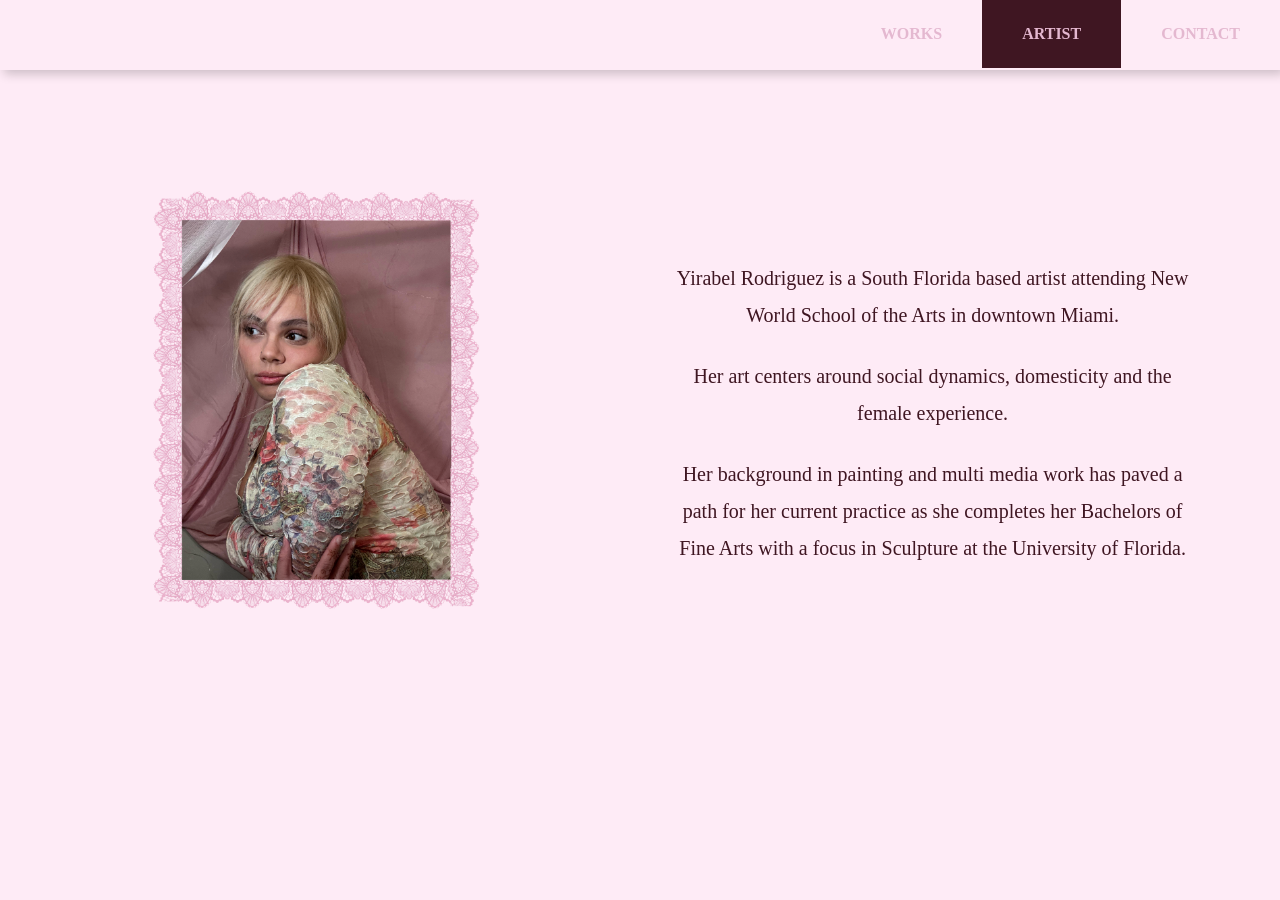
==== artistpage.html @ bf7af2eb "Yirabel 1.1" ====
<!DOCTYPE html>
<html lang="en">
<head>
    <meta charset="UTF-8">
    <meta name="viewport" content="width=device-width, initial-scale=1.0">
    
    <title>Artist Statement - Yirabel Rodriguez</title> 
    <link type="text/css" rel="stylesheet" href="/style.css">

    <link rel="preconnect" href="https://fonts.googleapis.com">
    <link rel="preconnect" href="https://fonts.gstatic.com" crossorigin>
    <link href="https://fonts.googleapis.com/css2?family=Emilys+Candy&family=Ingrid+Darling&family=Old+Standard+TT:ital,wght@0,400;0,700;1,400&display=swap" rel="stylesheet">

    <link rel="icon" type="image/x-icon" href="yrlogo.png">
</head>

<body class="artistpage">

    <header>
        <nav>
            <a href="home.html" class="logo"></a>
            <input class="menu-btn" type="checkbox" id="menu-btn">
            <label class="menu-icon" for="menu-btn"><span class="navicon"></span></label>
            <ul class="menu">
                <li><a href="works.html">WORKS</a></li>
                <li><a href="artistpage.html" class="active">ARTIST</a></li>
                <li><a href="contact.html">CONTACT</a></li>
            </ul>
        </nav>
    </header>

    <main class="artist-main">
        <!-- Headshot Image Box -->
        <div class="artistimg">
            <img src="laceheadshot.png" alt="Headshot" width="550" height="700">
        </div>

        <!-- Statement Description Only -->
        <div class="artist-statement-box">
            <div class="statement-text">
                <p>Yirabel Rodriguez is a South Florida based artist attending New World School of the Arts in downtown Miami.</p>
                <p>Her art centers around social dynamics, domesticity and the female experience.</p>
                <p>Her background in painting and multi media work has paved a path for her current practice as she completes her Bachelors of Fine Arts with a focus in Sculpture at the University of Florida.</p>
            </div>
        </div>
    </main>

</body>
</html>
---- style.css ----
/* ========================================== */
/* 1. CSS RESET                               */
/* ========================================== */
html, body, div, span, applet, object, iframe,
h1, h2, h3, h4, h5, h6, p, blockquote, pre,
a, abbr, acronym, address, big, cite, code,
del, dfn, em, img, ins, kbd, q, s, samp,
small, strike, strong, sub, sup, tt, var,
b, u, i, center,
dl, dt, dd, ol, ul, li,
fieldset, form, label, legend,
table, caption, tbody, tfoot, thead, tr, th, td,
article, aside, canvas, details, embed,
figure, figcaption, footer, header, hgroup,
menu, nav, output, ruby, section, summary,
time, mark, audio, video {
   margin: 0;
   padding: 0;
   border: 0;
   font-size: 100%;
   font: inherit;
   vertical-align: baseline;
}

article, aside, details, figcaption, figure,
footer, header, hgroup, menu, nav, section {
   display: block;
}

body {
   line-height: 1.5;
   background-color: #feebf6;
}

ol, ul {
   list-style: none;
}

blockquote, q {
   quotes: none;
}

blockquote:before, blockquote:after,
q:before, q:after {
   content: '';
   content: none;
}

table {
   border-collapse: collapse;
   border-spacing: 0;
}


/* ========================================== */
/* 2. TYPOGRAPHY & GENERAL STYLING            */
/* ========================================== */
.ingrid-darling-regular {
  font-family: "Ingrid Darling", cursive;
  font-weight: 400;
  font-style: normal;
}

.old-standard-tt-regular {
  font-family: "Old Standard TT", serif;
  font-weight: 400;
  font-style: normal;
}

.old-standard-tt-bold {
  font-family: "Old Standard TT", serif;
  font-weight: 700;
  font-style: normal;
}

.old-standard-tt-regular-italic {
  font-family: "Old Standard TT", serif;
  font-weight: 400;
  font-style: italic;
}

/* Global padding for sub-pages to clear the fixed navbar */
.artistpage, .contactpage, .workspage, .works, .tradworkspage, .sculptureworkspage, .digiworkspage {
   padding-top: 90x;
}


/* ========================================== */
/* 3. HOMEPAGE                                */
/* ========================================== */
.homepage {
   background-color: #feebf6;
   min-height: 100vh;
   display: flex;
   flex-direction: column;
   justify-content: center;
   align-items: center;
   text-align: center;
   background-image: url("other imgs/Lacetrim.png");
   background-size: cover; 
   background-position: center;  
   background-repeat: no-repeat; 
   background-attachment: fixed; 
   box-sizing: border-box;
}

.mainhead {
   color: #3f1622;
   text-align: center;
   font-family: "Ingrid Darling", cursive;
   line-height: 5rem;
   margin: 0;
   padding: 30px 70px;
   font-size: 200px;
}

.button-gp {
   display: flex;
   justify-content: center;
   gap: 15px;
}

.button-gp button {
   font-family: "Old Standard TT", serif;
   font-size: 23px;
   background-color: #e4b8d0;
   padding: 15px 40px;
   margin-top: 90px;
   color: #3f1622;
   border: 2px solid #3f1622;
   cursor: pointer;
   border-radius: 15px;
   transition: background-color 0.3s ease, color 0.3s ease;
}

.button-gp button:hover {
   background-color: #3f1622;
   color: #e4b8d0;
   border-color: #feebf6;
}


/* ========================================== */
/* 4. NAVIGATION BAR                          */
/* ========================================== */
nav {
   background-color: #feebf6;
   box-shadow: 4px 4px 10px 0 rgba(0, 0, 0, 0.2);
   position: fixed;
   top: 0;
   left: 0;
   width: 100%;
   z-index: 100;
}

nav ul {
   margin: 0;
   padding: 0;
   list-style: none;
   overflow: hidden;
   background-color: #feebf6;
}

nav li a {
   display: block;
   padding: 20px 40px;
   text-decoration: none;
   color: #e4b8d0;
   font-weight: 600;
   font-family: 'Old Standard TT', serif;
}

nav a {
   font-family: 'Old Standard TT', serif;
}

.active {
   background-color: #3f1622;
   color: #e4b8d0;
}

nav li a:hover,
nav .menu-btn:hover {
   background-color: #e4b8d0;
   color: #3f1622;
}

.logo {
   display: block;
   float: left;
   font-size: 2em;
   width: 50px;
   height: 50px;
   background-image: url('yrlogo.png');
   background-size: contain;
   background-repeat: no-repeat;
   background-position: center;
   cursor: pointer;
   padding: 10px 40px;
   text-decoration: none;
}

.logo:hover {
   background-image: url('toothfairy.gif');
}

/* MENU TOGGLE */
nav .menu {
   clear: both;
   max-height: 0;
   transition: max-height 0.2s ease-out;
}

nav .menu-icon {
   cursor: pointer;
   display: inline-block;
   float: right;
   padding: 28px 40px;
   position: relative;
   user-select: none;
}

nav .menu-icon .navicon {
   background: #3f1622;
   display: block;
   height: 4px;
   position: relative;
   transition: background 0.2s ease-out;
   width: 24px;
}

nav .menu-icon .navicon:before,
nav .menu-icon .navicon:after {
   background: #3f1622;
   content: '';
   display: block;
   height: 100%;
   position: absolute;
   transition: all 0.2s ease-out;
   width: 100%;
}

nav .menu-icon .navicon:before {
   top: 8px;
}

nav .menu-icon .navicon:after {
   top: -8px;
}

nav .menu-btn {
   display: none;
}

nav .menu-btn:checked ~ .menu {
   max-height: 240px;
}

nav .menu-btn:checked ~ .menu-icon .navicon {
   background: transparent;
}

nav .menu-btn:checked ~ .menu-icon .navicon:before {
   transform: rotate(-45deg);
   top: 0;
}

nav .menu-btn:checked ~ .menu-icon .navicon:after {
   transform: rotate(45deg);
   top: 0;
}


/* ========================================== */
/* 5. SUB-PAGES & GALLERIES                   */
/* ========================================== */

/* Artist Page */
.artistpage {
   background-color: #feebf6;
   min-height: 100vh;
   text-align: center;
}

.artistimg {
   display: flex;
   justify-content: left;
   gap: 20px;
   padding: 50px;
}

.artist {
   position: relative;
   width: 30%;
   overflow: hidden;
   display: block;
}

/* Contact Page */
.contactpage {
   background-color: #feebf6;
   text-align: center;
}

.gif-box {
   display: flex;
   justify-content: flex-end;
   flex-direction: column;
   gap: 20px;
   padding: 50px;
}

/* Works Hub Page */
/* WORKS PAGE - FULL-WIDTH, UNIFORM HEIGHT CARDS */
.workspage .artwork-page {
   width: 100%;
   max-width: none; /* Removes any narrow container cap so it fills the screen */
   padding: 100px 3% 40px 3%; /* Small 3% side margins so cards take up 94% of the screen */
   box-sizing: border-box;
}

.workspage .work-grid {
   display: grid;
   grid-template-columns: repeat(3, 1fr); /* 3 equal-width columns */
   gap: 2rem;
   width: 100%;
}

.workspage .work-box {
   position: relative;
   display: block;
   width: 100%;
   height: 75vh;        /* Makes all 3 boxes tall and identical in height */
   min-height: 520px;   /* Keeps them large even on shorter browser windows */
   overflow: hidden;
   text-decoration: none;
   transition: transform 0.3s ease;
}

.workspage .work-box:hover {
   transform: translateY(-6px);
}

/* Forces every photo to match the exact same box dimensions */
.workspage .work-photo {
   width: 100% !important;
   height: 100% !important;
   object-fit: cover;
   display: block;
}

/* Keeps your horizontal lace ribbon centered across the middle */
.workspage .lace {
   position: absolute;
   top: 50%;
   left: 0;
   transform: translateY(-50%);
   width: 100%;
   height: auto;        /* Preserves the natural height of your lace band without stretching it */
   pointer-events: none;
   z-index: 2;
}

/* Centers the Ingrid Darling title right on top of the lace ribbon */
.workspage .work-title {
   position: absolute;
   top: 50%;
   left: 50%;
   transform: translate(-50%, -50%);
   z-index: 3;
   font-family: 'Ingrid Darling', cursive;
   font-size: 3.4rem;
   color: #3f1622;
   white-space: nowrap;
   pointer-events: none;
}

/* MOBILE RESPONSIVE */
@media (max-width: 850px) {
   .workspage .work-grid {
      grid-template-columns: 1fr;
      gap: 2rem;
   }

   .workspage .work-box {
      height: 55vh;
      min-height: 380px;
   }
}

/*mycodestartshere*/
.artwork-page {
   padding-top: 120px;
}

.workspage {
   background-color: #feebf6;
   min-height: 50vh;
   text-align: center;
}

.works-head {
   font-family: "Old Standard TT", serif;
   font-size: 23px;
}

.work-grid {
   display: grid;
   grid-template-columns: repeat(3, minmax(0, 1fr));
   gap: 30px;
   width: 100%;
   max-width: 1200px;
   margin: 0 auto;
   padding: 30px 24px 50px;
   box-sizing: border-box;
}

.work-box {
   position: relative;
   display: block;
   width: 100%;
   min-width: 0;
   overflow: hidden;
   text-decoration: none;
}

.work-photo {
   width: 100%;
   height: auto;
   display: block;
   filter: grayscale(100%);
   transition: filter 0.4s ease;
}

.work-box:hover .work-photo {
   filter: grayscale(0%);
}

.lace {
   position: absolute;
   top: 40%;
   left: 0;
   width: 100%;
   z-index: 2;
   pointer-events: none;
}

.work-title {
   position: absolute;
   top: 40%;
   left: 0%;
   width: 100%;
   z-index: 3;
   text-align: center;
   font-family: "Ingrid Darling", cursive;
   font-size: 60px;
   color: #3f1622;
   pointer-events: none;
}

/* Individual Work Galleries */
h1 {
   font-family: "Ingrid Darling", cursive;
   font-size: x-large;
}

/*responsive test*/

.responsiveimage {
   max-width: 100%;
   height: auto;
}
.trad-grid {
   display: flex;
   justify-content: left;
   gap: 30px;
   padding: 50px;
   box-sizing: border-box;
}

.sculpt-grid {
   display: flex;
   justify-content: left;
   gap: 30px;
   padding: 50px;
   box-sizing: border-box;
}



/* DIGITAL ART GRID */
.grid-container1 {
   display: grid;
   grid-template-columns: repeat(8, 1fr); 
   grid-template-rows: repeat(6, 300px); 
   gap: 2em; 
   grid-template-areas:
      "box-1 box-1 box-1 box-1 box-2 box-2 box-2 box-2"
      "box-1 box-1 box-1 box-1 box-2 box-2 box-2 box-2"
      "box-3 box-3 box-3 box-3 box-4 box-4 box-4 box-4"
      "box-3 box-3 box-3 box-3 box-4 box-4 box-4 box-4"
      "box-5 box-5 box-5 box-5 box-6 box-6 box-6 box-6"
      "box-5 box-5 box-5 box-5 box-6 box-6 box-6 box-6";

   color: #e4b8d0;
   padding: 10px;
}

/* Keep text and images neatly stacked inside each box */
.grid-container1 > div {
   display: flex;
   flex-direction: column;
   gap: 8px;
}

/* Keep images scaled cleanly without overflowing */
.grid-container1 img {
   width: 100%;
   height: 100%;
   min-height: 0; /* Prevents flex items from pushing past the grid row height */
   object-fit: cover;
   display: block;
   border-radius: 4px;
}

/* Style all your grid items so text is stacked ABOVE or BELOW the image */
.grid-container1 > div {
   display: flex;
   flex-direction: column-reverse; /* Puts the text BELOW the image. Change to 'column' if you want it above! */
   gap: 10px; /* Space between the image and your caption text */
   
   /* Apply your font and color styling */
   font-family: 'Ingrid Darling', cursive;
   font-size: 1.5rem; /* Adjust this size if you want it bigger or smaller */
   color: #3f1622;
}



/* DIGITAL ART GRID - MOBILE RESPONSIVE MEDIA QUERY */
@media (max-width: 768px) {
   .grid-container1 {
      grid-template-columns: 1fr; /* Switches from 8 columns down to 1 full-width column */
      grid-template-rows: auto;   /* Allows each artwork box to size naturally to its content */
      gap: 2.5em;                 /* Adds breathing room between each stacked piece */
      
      /* Stacks all your grid areas vertically in order from box-1 to box-6 */
      grid-template-areas:
         "box-1"
         "box-2"
         "box-3"
         "box-4"
         "box-5"
         "box-6";
   }

   /* Gives your images a clean, uniform height on smaller screens */
   .grid-container1 img {
      height: 350px; 
   }
}

/* SCULPTURE GRID - DESKTOP */
.grid-container2 {
   display: grid;
   grid-template-columns: repeat(8, 1fr); 
   grid-template-rows: repeat(4, 300px); /* 4 rows for 4 sculptures */
   gap: 2em; 
   grid-template-areas:
      "box-1 box-1 box-1 box-1 box-2 box-2 box-2 box-2"
      "box-1 box-1 box-1 box-1 box-2 box-2 box-2 box-2"
      "box-3 box-3 box-3 box-3 box-2 box-2 box-2 box-2"
      "box-3 box-3 box-3 box-3 box-4 box-4 box-4 box-4"
      ".     .     .     .     box-4 box-4 box-4 box-4"
      ".     .     .     .     box-4 box-4 box-4 box-4";

   color: #3f1622;
   padding: 10px;
}

/* Stack each sculpture image above its caption */
.grid-container2 > div {
   display: flex;
   flex-direction: column;
   gap: 8px;
}

/* Keep images scaled cleanly without overflowing */
.grid-container2 img {
   width: 100%;
   height: 100%;
   min-height: 0;
   object-fit: contain; /* Ensures the entire sculpture fits within the grid box without cropping */
   display: block;
   border-radius: 4px;
}

/* Caption container */
.grid-container2 .caption {
   display: flex;
   align-items: baseline;
   gap: 10px;
   flex-wrap: wrap;
}

/* Sculpture title in Ingrid Darling */
.grid-container2 .art-title {
   font-family: 'Ingrid Darling', cursive;
   font-size: 2rem;
   line-height: 1;
   color: #3f1622; /* Changed back to your light pink tone for visibility */
}

/* SCULPTURE GRID - MOBILE RESPONSIVE MEDIA QUERY */
@media (max-width: 768px) {
   .grid-container2 {
      grid-template-columns: 1fr;
      grid-template-rows: auto;
      gap: 2.5em;
      grid-template-areas:
         "box-1"
         "box-2"
         "box-3"
         "box-4";
   }

   .grid-container2 img {
      height: 350px; 
   }
}

/* Style for individual art figure containers */
.art-item {
   display: flex;
   flex-direction: column;
   align-items: center;
   text-align: center;
}

/* Style for the caption box */
.art-caption {
   margin-top: 15px;
}

/* Style for the piece title inside the caption */
.art-caption h3 {
   font-family: "Ingrid Darling", cursive;
   font-size: 32px;
   color: #3f1622;
   margin-bottom: 5px;
}

/* Style for the description/medium text */
.art-caption p {
   font-family: "Old Standard TT", serif;
   font-size: 16px;
   color: #3f1622;
   font-style: italic;

}

/* ========================================== */
/* 6. MEDIA QUERIES (Mobile Responsiveness)   */
/* ========================================== */

/* Desktop Nav adjustments */
@media (min-width: 48em) {
   nav li {
      float: left;
   }

   nav li a {
      padding: 22px 40px;
   }

   nav .menu {
      clear: none;
      float: right;
      max-height: none;
   }

   nav .menu-icon {
      display: none;
   }
}

/* Mobile Screens (768px / 48em and below) */
@media (max-width: 768px) {
   .mainhead {
      font-size: 55px;
      line-height: 4rem;
      padding: 20px 10px;
   }

   .button-gp {
      flex-direction: column;
      gap: 10px;
      width: 85%;
      max-width: 300px;
      margin: 0 auto;
   }

   .button-gp form {
      width: 100%;
   }

   .button-gp button {
      width: 100%;
      margin-top: 15px;
      padding: 12px 20px;
      font-size: 18px;
   }

   .work-grid {
      grid-template-columns: 1fr !important;
      padding: 20px;
      gap: 20px;
   }

   .work-title {
      font-size: 40px;
   }

   .artistimg, .gif-box, .trad-grid, .sculpt-grid, .digi-grid {
      flex-direction: column;
      padding: 20px;
      align-items: center;
   }
}


/* Style inputs with type="text", select elements and textareas */
input[type=text], select, textarea {
  width: 50%; /* Full width */
  padding: 12px; /* Some padding */ 
  border: 1px solid  #feebf6; /* pink border */
  border-radius: 4px; /* Rounded borders */
  box-sizing: border-box; /* Make sure that padding and width stays in place */
  margin-top: 6px; /* Add a top margin */
  margin-bottom: 16px; /* Bottom margin */
  resize: vertical /* Allow the user to vertically resize the textarea (not horizontally) */
}

/* Style the submit button with a specific background color etc */
input[type=submit] {
  background-color: #3f1622;
;
  color: white;
  padding: 12px 20px;
  border: none;
  border-radius: 4px;
  cursor: pointer;
}

/* When moving the mouse over the submit button, add a darker green color */
input[type=submit]:hover {
  background-color: #e4b8d0;
}

/* Add a background color and some padding around the form */
.container {
  border-radius: 5px;
  background-color:  #feebf6;
  padding: 20px;
}

/* CONTAINER STYLING */
.container {
   border-radius: 5px;
   background-color:  #feebf6;
   padding: 20px;
}        

.textarea-container {
   display: flex;
   flex-direction: column;
   align-items: center;
   margin-top: 20px;
   max-width: 100%;
}

/*ARTIST STATEMENT STYLING*/
.artiststatement {
   font-family: "Old Standard TT", serif;
   color: #3f1622;
   text-align: left;
   font-size: 28px;
   padding: 75px;
   line-height: 1.6;
   line-spacing: 2.5;

}

/* CONTACT PAGE LAYOUT - TOP RIGHT ALIGNMENT */
/* PAGE BACKGROUND & DEFAULT TEXT COLOR */
body.contactpage {
   background-color: #feebf6;
   color: #3f1622;
}

/* CONTACT PAGE LAYOUT - TOP RIGHT ALIGNMENT */
.contactpage main {
   display: flex;
   justify-content: flex-end;
   align-items: flex-start;
   gap: 4em;
   padding: 90px 5% 40px 5%;
   max-width: 1400px;
   margin-left: auto;
}

/* GIF Styling */
.contactpage .gif-box img {
   max-width: 100%;
   height: auto;
   border-radius: 8px;
   display: block;
}

/* FORM CONTAINER */
.contactpage .container {
   width: 100%;
   max-width: 450px;
   background-color: #feebf6;
   border: 1px solid #3f1622;
   border-radius: 12px;
   padding: 30px;
   box-shadow: 0 8px 24px rgba(63, 22, 34, 0.12);
}

.contactpage form {
   display: flex;
   flex-direction: column;
   gap: 18px;
}

/* LABELS ("Your Name:", "Your Email:", etc.) */
.contactpage label p {
   font-family: 'Ingrid Darling', cursive;
   font-size: 2rem;
   color: #3f1622;
   margin: 0 0 6px 0;
   line-height: 1;
}

/* INPUTS & TEXTAREA */
.contactpage input[type="text"],
.contactpage input[type="email"],
.contactpage textarea {
   width: 100%;
   box-sizing: border-box;
   padding: 12px 14px;
   background-color: #feebf6;
   border: 1px solid #3f1622;
   border-radius: 6px;
   color: #3f1622;
   font-family: 'Old Standard TT', serif;
   font-size: 1rem;
   outline: none;
   transition: background-color 0.2s ease, box-shadow 0.2s ease;
}

.contactpage input[type="text"]:focus,
.contactpage input[type="email"]:focus,
.contactpage textarea:focus {
   background-color: #ffffff;
   box-shadow: 0 0 8px rgba(63, 22, 34, 0.25);
}

.contactpage textarea {
   min-height: 130px;
   resize: vertical;
}

/* SUBMIT BUTTON */
.contactpage button[type="submit"] {
   align-self: flex-end;
   margin-top: 6px;
   padding: 10px 28px;
   background-color: #3f1622;
   color: #feebf6;
   border: 1px solid #3f1622;
   border-radius: 25px;
   font-family: 'Old Standard TT', serif;
   font-weight: 700;
   font-size: 1rem;
   letter-spacing: 0.5px;
   cursor: pointer;
   transition: all 0.25s ease;
}

.contactpage button[type="submit"]:hover {
   background-color: #feebf6;
   color: #3f1622;
}

/* MOBILE RESPONSIVE - STACKS CLEANLY ON PHONES */
@media (max-width: 850px) {
   .contactpage main {
      flex-direction: column;
      align-items: center;
      padding-top: 80px;
      gap: 2em;
   }

   .contactpage .container {
      max-width: 100%;
   }
}


/* ARTIST STATEMENT PAGE LAYOUT */
body.artistpage {
   background-color: #feebf6; /* Keeps your light pink page background */
   color: #3f1622;
}

.artistpage .artist-main {
   display: flex;
   justify-content: center;
   align-items: center;
   gap: 5rem;
   max-width: 1300px;
   margin: 0 auto;
   padding: 110px 5% 50px 5%;
   box-sizing: border-box;
}

/* Headshot Photo Styling */
.artistpage .artistimg {
   flex: 1;
   max-width: 420px;
}

.artistpage .artistimg img {
   width: 100%;
   height: auto;
   display: block;
}

/* Statement Text Container */
.artistpage .artist-statement-box {
   flex: 1.3;
   padding: 20px;
}

/* Statement Body Paragraphs in Old Standard TT */
.artistpage .statement-text p {
   font-family: 'Old Standard TT', serif;
   font-size: 1.25rem;
   line-height: 1.85;
   color: #3f1622;
   margin-bottom: 1.5rem;
}

.artistpage .statement-text p:last-child {
   margin-bottom: 0;
}

/* MOBILE RESPONSIVE - STACKS ON PHONES */
@media (max-width: 900px) {
   .artistpage .artist-main {
      flex-direction: column;
      gap: 2.5rem;
      padding-top: 90px;
   }

 /* Headshot Photo Styling - Enlarged */
.artistpage .artistimg {
   flex: 1.4;          /* Gives the image column more width relative to the text */
   max-width: 580px;   /* Increased from 420px (raise to 650px if you want it even larger) */
}

/* Statement Text Container */
.artistpage .artist-statement-box {
   flex: 1;
   padding: 20px;
}
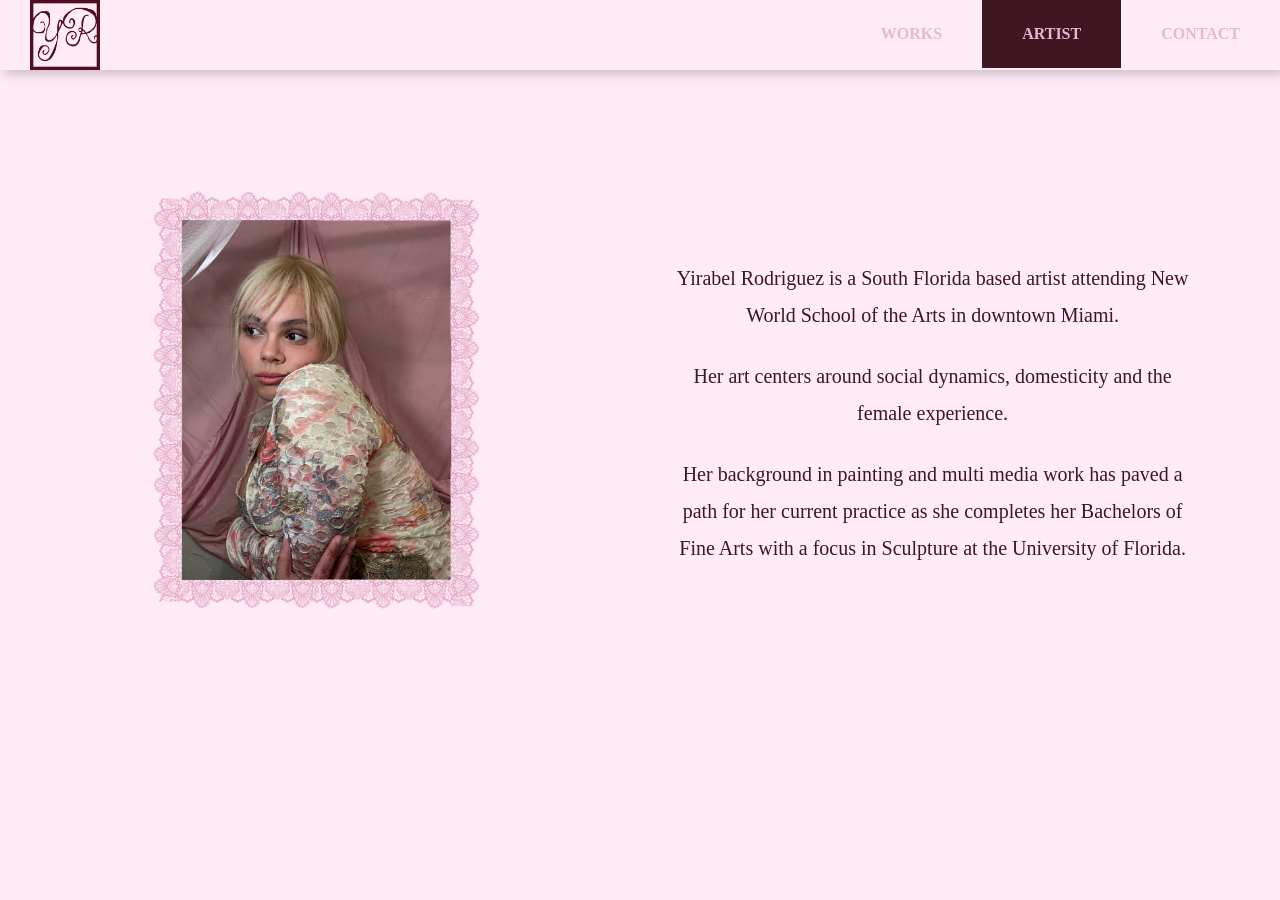
==== commit 1c239cb5: "Update artistpage.html" ====
--- a/artistpage.html
+++ b/artistpage.html
@@ -5,7 +5,7 @@
     <meta name="viewport" content="width=device-width, initial-scale=1.0">
     
     <title>Artist Statement - Yirabel Rodriguez</title> 
-    <link type="text/css" rel="stylesheet" href="/style.css">
+    <link type="text/css" rel="stylesheet" href="style.css">
 
     <link rel="preconnect" href="https://fonts.googleapis.com">
     <link rel="preconnect" href="https://fonts.gstatic.com" crossorigin>
@@ -18,7 +18,7 @@
 
     <header>
         <nav>
-            <a href="home.html" class="logo"></a>
+            <a href="index.html" class="logo"></a>
             <input class="menu-btn" type="checkbox" id="menu-btn">
             <label class="menu-icon" for="menu-btn"><span class="navicon"></span></label>
             <ul class="menu">
